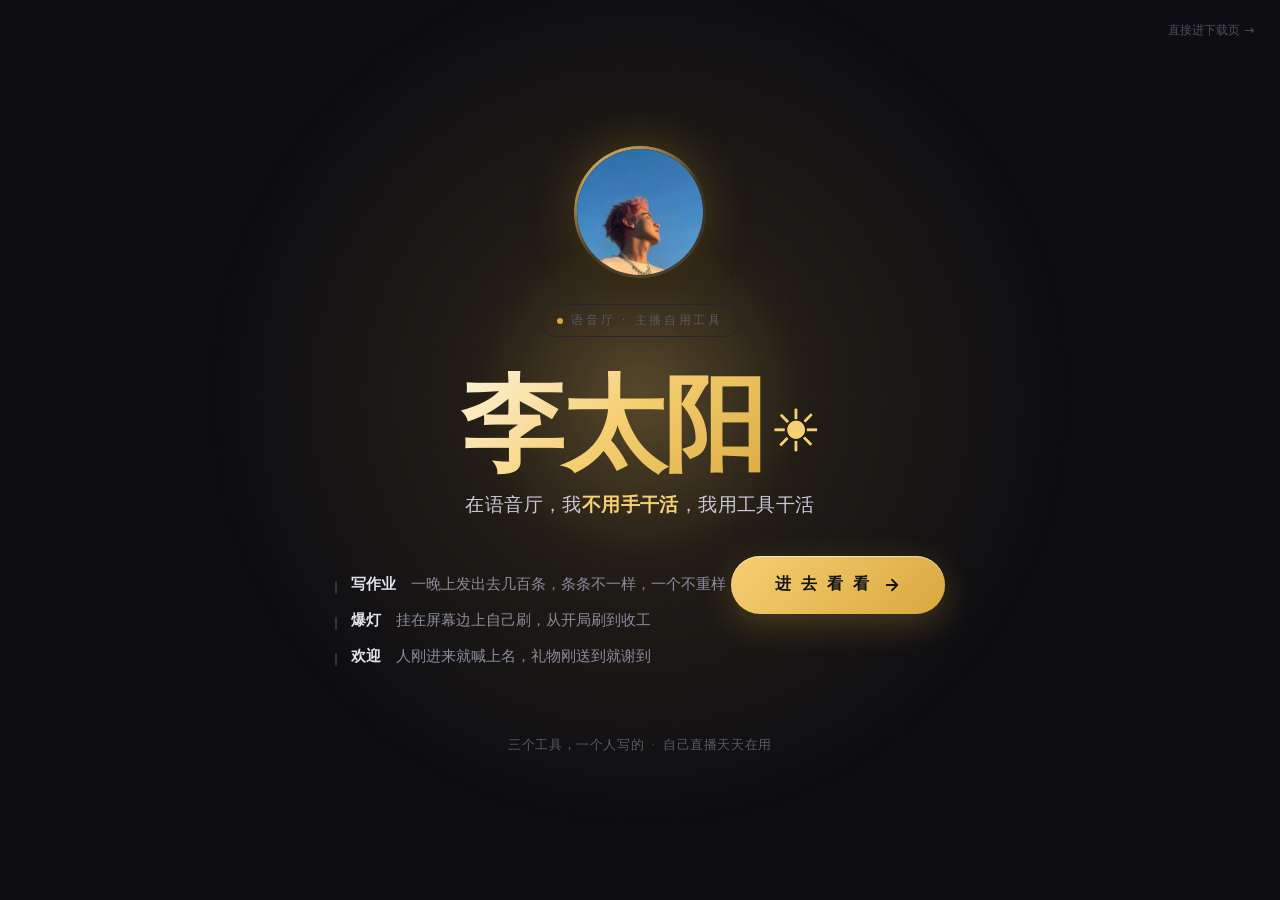
==== index.html @ 658aebd5 "引导页加入头像" ====
<!DOCTYPE html>
<html lang="zh-CN">
<head>
<meta charset="utf-8">
<meta name="viewport" content="width=device-width, initial-scale=1">
<title>李太阳 ☀ 语音厅工具站</title>
<style>
  * { box-sizing: border-box; margin: 0; padding: 0; }
  :root{
    --bg:#0d0d12; --gold:#d9a83e; --gold2:#f6cf72;
    --txt:#f0f0f5; --sub:#8b8b9c; --mute:#5a5a6b;
    --green:#23a55e; --green2:#2dbe72;
  }
  html,body{ height:100%; }
  body{
    background:var(--bg); color:var(--txt); overflow:hidden;
    font-family:"Microsoft YaHei UI","PingFang SC","Segoe UI",system-ui,sans-serif;
    -webkit-font-smoothing:antialiased;
    display:flex; align-items:center; justify-content:center;
  }

  /* 背后那团太阳光 */
  .sun{
    position:fixed; left:50%; top:44%; width:1000px; height:1000px;
    margin-left:-500px; margin-top:-500px; pointer-events:none; z-index:0;
    background:radial-gradient(circle, rgba(217,168,62,.20) 0%, rgba(217,168,62,.09) 28%, rgba(217,168,62,0) 62%);
    animation:breathe 7s ease-in-out infinite;
  }
  .sun::after{
    content:""; position:absolute; left:50%; top:50%; width:340px; height:340px;
    margin-left:-170px; margin-top:-170px; border-radius:50%;
    background:radial-gradient(circle, rgba(246,207,114,.18), rgba(246,207,114,0) 70%);
    filter:blur(6px);
  }
  @keyframes breathe{
    0%,100%{ transform:scale(1); opacity:.85; }
    50%    { transform:scale(1.09); opacity:1; }
  }

  /* 细网格，衬科技感 */
  .grid{
    position:fixed; inset:0; z-index:0; pointer-events:none; opacity:.5;
    background-image:
      linear-gradient(rgba(255,255,255,.022) 1px, transparent 1px),
      linear-gradient(90deg, rgba(255,255,255,.022) 1px, transparent 1px);
    background-size:56px 56px;
    mask-image:radial-gradient(circle at 50% 42%, #000 12%, transparent 72%);
    -webkit-mask-image:radial-gradient(circle at 50% 42%, #000 12%, transparent 72%);
  }

  .stage{
    position:relative; z-index:1; text-align:center;
    padding:24px; max-width:760px;
    animation:rise .9s cubic-bezier(.2,.7,.3,1) both;
  }
  @keyframes rise{
    from{ opacity:0; transform:translateY(22px); }
    to  { opacity:1; transform:none; }
  }

  .badge{
    display:inline-flex; align-items:center; gap:8px;
    font-size:12px; letter-spacing:.22em; color:var(--mute);
    border:1px solid #26262f; border-radius:999px;
    padding:7px 16px; margin-bottom:34px;
  }
  .badge i{ width:6px; height:6px; border-radius:50%; background:var(--gold); display:block; }

  /* 头像：金色描边 + 外发光 */
  .ava{
    width:132px; height:132px; margin:0 auto 26px; position:relative;
    border-radius:50%; padding:3px;
    background:linear-gradient(145deg, var(--gold2), rgba(217,168,62,.18) 55%, rgba(255,255,255,.12));
    box-shadow:0 0 46px rgba(217,168,62,.3), 0 12px 30px rgba(0,0,0,.55);
    animation:halo 6s ease-in-out infinite;
  }
  .ava img{
    width:100%; height:100%; border-radius:50%; object-fit:cover;
    display:block; background:#1a1a22;
  }
  @keyframes halo{
    0%,100%{ box-shadow:0 0 40px rgba(217,168,62,.24), 0 12px 30px rgba(0,0,0,.55); }
    50%    { box-shadow:0 0 62px rgba(246,207,114,.42), 0 12px 30px rgba(0,0,0,.55); }
  }

  h1{
    font-size:clamp(54px, 11vw, 104px); font-weight:800;
    letter-spacing:-3px; line-height:1.02; margin-bottom:14px;
    background:linear-gradient(135deg,#fff 8%, var(--gold2) 46%, var(--gold) 78%);
    -webkit-background-clip:text; background-clip:text; color:transparent;
  }
  h1 .sunmark{
    font-size:.56em; vertical-align:.16em; margin-left:.1em;
    -webkit-text-fill-color:var(--gold2);
  }

  .tagline{
    font-size:clamp(15px,2.1vw,19px); color:#c9c9d6; margin-bottom:38px;
    letter-spacing:.4px;
  }
  .tagline b{ color:var(--gold2); font-weight:600; }

  .creed{
    list-style:none; display:inline-flex; flex-direction:column; gap:13px;
    text-align:left; margin-bottom:42px;
  }
  .creed li{
    font-size:14.5px; color:var(--sub); line-height:1.6;
    padding-left:16px; position:relative;
  }
  .creed li::before{
    content:""; position:absolute; left:0; top:8px;
    width:2px; height:13px; border-radius:2px; background:#33333f;
  }
  .creed b{ color:#e3e3ec; font-weight:600; }

  .enter{
    display:inline-flex; align-items:center; justify-content:center; gap:11px;
    height:58px; padding:0 44px; border-radius:999px;
    text-decoration:none; font-size:16px; font-weight:700; letter-spacing:.14em;
    color:#12120f; background:linear-gradient(135deg,var(--gold2),var(--gold));
    box-shadow:0 10px 34px rgba(217,168,62,.26), inset 0 1px 0 rgba(255,255,255,.5);
    transition:transform .2s ease, box-shadow .2s ease, filter .2s ease;
  }
  .enter:hover{
    transform:translateY(-2px); filter:brightness(1.06);
    box-shadow:0 16px 42px rgba(217,168,62,.4), inset 0 1px 0 rgba(255,255,255,.6);
  }
  .enter:active{ transform:translateY(0); }
  .enter svg{ width:18px; height:18px; }

  .foot{
    margin-top:26px; font-size:12.5px; color:var(--mute); letter-spacing:.05em;
  }
  .foot span{ color:#3d3d49; margin:0 7px; }

  .skip{
    position:fixed; top:22px; right:26px; z-index:3;
    font-size:12px; color:#4e4e5c; text-decoration:none;
    border-bottom:1px solid transparent; transition:color .18s, border-color .18s;
  }
  .skip:hover{ color:var(--sub); border-bottom-color:#3a3a46; }

  @media (max-width:560px){
    h1{ letter-spacing:-1.5px; }
    .enter{ height:52px; padding:0 32px; font-size:15px; }
    .creed li{ font-size:13.5px; }
  }
  @media (prefers-reduced-motion: reduce){
    .sun, .stage{ animation:none; }
  }
</style>
</head>
<body>

<div class="sun"></div>
<div class="grid"></div>
<a class="skip" href="download.html">直接进下载页 →</a>

<div class="stage">
  <div class="ava"><img src="avatar.jpg" alt="李太阳"></div>
  <div class="badge"><i></i>语音厅 · 主播自用工具</div>

  <h1>李太阳<span class="sunmark">☀</span></h1>
  <p class="tagline">在语音厅，我<b>不用手干活</b>，我用工具干活</p>

  <ul class="creed">
    <li><b>写作业</b>　一晚上发出去几百条，条条不一样，一个不重样</li>
    <li><b>爆灯</b>　挂在屏幕边上自己刷，从开局刷到收工</li>
    <li><b>欢迎</b>　人刚进来就喊上名，礼物刚送到就谢到</li>
  </ul>

  <a class="enter" href="download.html">
    进 去 看 看
    <svg viewBox="0 0 24 24" fill="none" stroke="currentColor" stroke-width="2.4" stroke-linecap="round" stroke-linejoin="round"><path d="M5 12h13M12 5l7 7-7 7"/></svg>
  </a>

  <p class="foot">三个工具，一个人写的<span>·</span>自己直播天天在用</p>
</div>

</body>
</html>
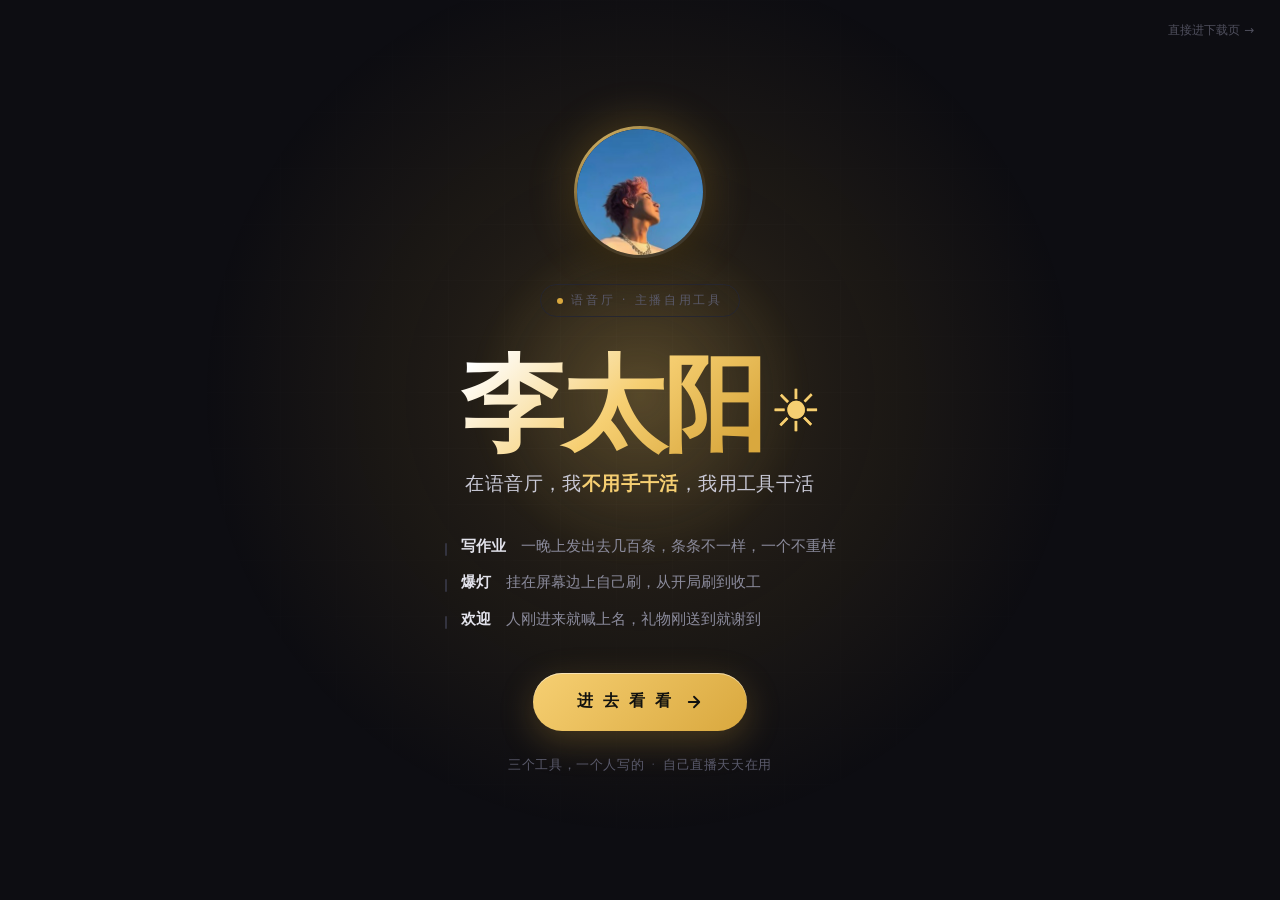
==== commit 9cd19ab8: "修复引导页按钮与履历同行" ====
--- a/index.html
+++ b/index.html
@@ -101,8 +101,9 @@
   .tagline b{ color:var(--gold2); font-weight:600; }
 
   .creed{
-    list-style:none; display:inline-flex; flex-direction:column; gap:13px;
-    text-align:left; margin-bottom:42px;
+    list-style:none;
+    display:flex; flex-direction:column; gap:13px;
+    text-align:left; margin:0 auto 42px; width:fit-content;
   }
   .creed li{
     font-size:14.5px; color:var(--sub); line-height:1.6;
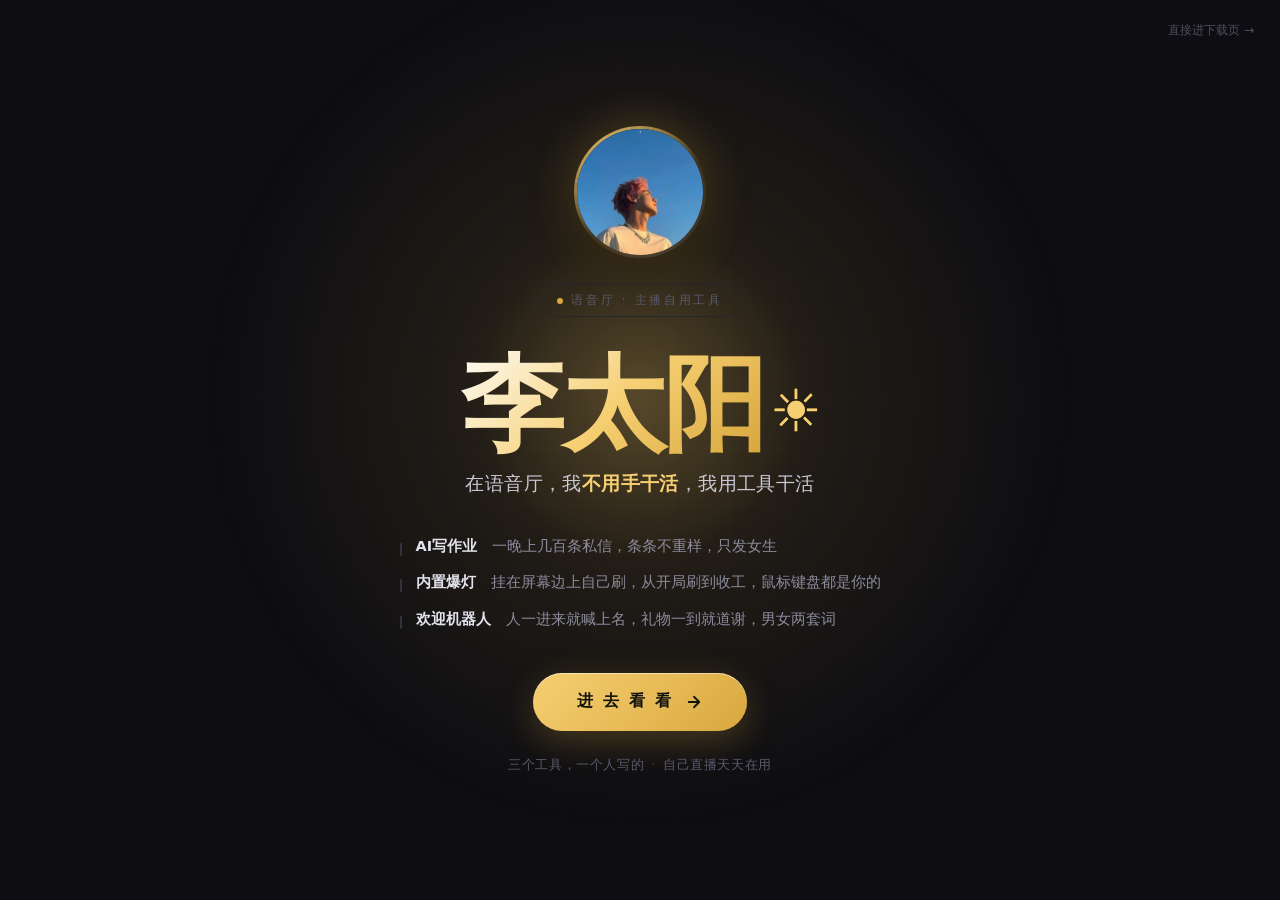
==== commit 8798e289: "引导页：改名 AI写作业/内置爆灯/欢迎机器人 + 简介重写" ====
--- a/index.html
+++ b/index.html
@@ -159,16 +159,16 @@
 <a class="skip" href="download.html">直接进下载页 →</a>
 
 <div class="stage">
-  <div class="ava"><img src="avatar.jpg" alt="李太阳"></div>
+  <div class="ava"><img src="avatar.jpg?v=2" alt="李太阳"></div>
   <div class="badge"><i></i>语音厅 · 主播自用工具</div>
 
   <h1>李太阳<span class="sunmark">☀</span></h1>
   <p class="tagline">在语音厅，我<b>不用手干活</b>，我用工具干活</p>
 
   <ul class="creed">
-    <li><b>写作业</b>　一晚上发出去几百条，条条不一样，一个不重样</li>
-    <li><b>爆灯</b>　挂在屏幕边上自己刷，从开局刷到收工</li>
-    <li><b>欢迎</b>　人刚进来就喊上名，礼物刚送到就谢到</li>
+    <li><b>AI写作业</b>　一晚上几百条私信，条条不重样，只发女生</li>
+    <li><b>内置爆灯</b>　挂在屏幕边上自己刷，从开局刷到收工，鼠标键盘都是你的</li>
+    <li><b>欢迎机器人</b>　人一进来就喊上名，礼物一到就道谢，男女两套词</li>
   </ul>
 
   <a class="enter" href="download.html">
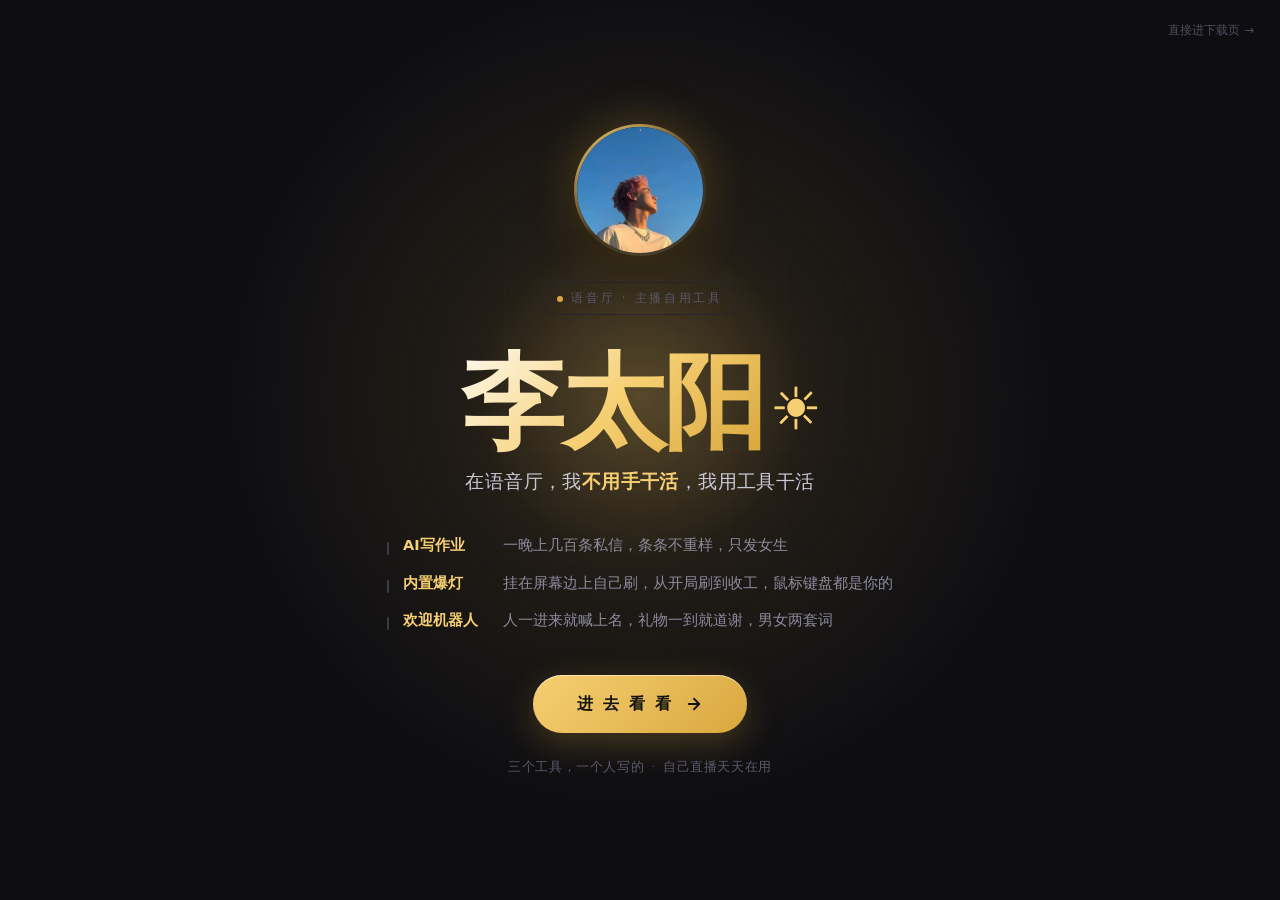
==== commit 7e034451: "引导页三行改固定宽度对齐" ====
--- a/index.html
+++ b/index.html
@@ -106,14 +106,17 @@
     text-align:left; margin:0 auto 42px; width:fit-content;
   }
   .creed li{
-    font-size:14.5px; color:var(--sub); line-height:1.6;
+    font-size:14.5px; color:var(--sub); line-height:1.7;
     padding-left:16px; position:relative;
   }
   .creed li::before{
-    content:""; position:absolute; left:0; top:8px;
-    width:2px; height:13px; border-radius:2px; background:#33333f;
+    content:""; position:absolute; left:0; top:9px;
+    width:2px; height:13px; border-radius:2px; background:#3a3a48;
   }
-  .creed b{ color:#e3e3ec; font-weight:600; }
+  .creed b{
+    color:var(--gold2); font-weight:700;
+    display:inline-block; min-width:92px; margin-right:8px;
+  }
 
   .enter{
     display:inline-flex; align-items:center; justify-content:center; gap:11px;
@@ -166,9 +169,9 @@
   <p class="tagline">在语音厅，我<b>不用手干活</b>，我用工具干活</p>
 
   <ul class="creed">
-    <li><b>AI写作业</b>　一晚上几百条私信，条条不重样，只发女生</li>
-    <li><b>内置爆灯</b>　挂在屏幕边上自己刷，从开局刷到收工，鼠标键盘都是你的</li>
-    <li><b>欢迎机器人</b>　人一进来就喊上名，礼物一到就道谢，男女两套词</li>
+    <li><b>AI写作业</b>一晚上几百条私信，条条不重样，只发女生</li>
+    <li><b>内置爆灯</b>挂在屏幕边上自己刷，从开局刷到收工，鼠标键盘都是你的</li>
+    <li><b>欢迎机器人</b>人一进来就喊上名，礼物一到就道谢，男女两套词</li>
   </ul>
 
   <a class="enter" href="download.html">
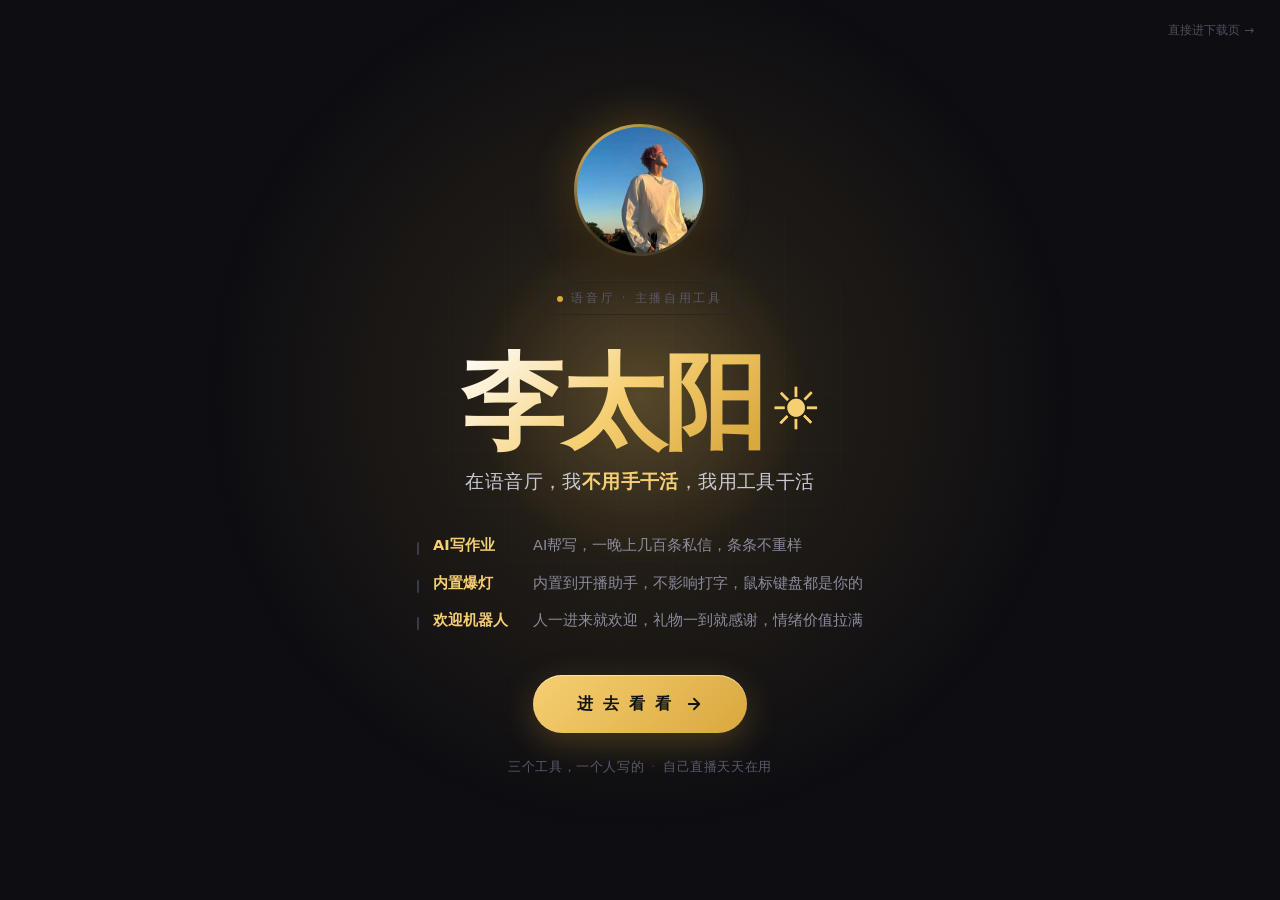
==== commit 89386773: "引导页文案定稿" ====
--- a/index.html
+++ b/index.html
@@ -162,16 +162,16 @@
 <a class="skip" href="download.html">直接进下载页 →</a>
 
 <div class="stage">
-  <div class="ava"><img src="avatar.jpg?v=2" alt="李太阳"></div>
+  <div class="ava"><img src="avatar.jpg?v=3" alt="李太阳"></div>
   <div class="badge"><i></i>语音厅 · 主播自用工具</div>
 
   <h1>李太阳<span class="sunmark">☀</span></h1>
   <p class="tagline">在语音厅，我<b>不用手干活</b>，我用工具干活</p>
 
   <ul class="creed">
-    <li><b>AI写作业</b>一晚上几百条私信，条条不重样，只发女生</li>
-    <li><b>内置爆灯</b>挂在屏幕边上自己刷，从开局刷到收工，鼠标键盘都是你的</li>
-    <li><b>欢迎机器人</b>人一进来就喊上名，礼物一到就道谢，男女两套词</li>
+    <li><b>AI写作业</b>AI帮写，一晚上几百条私信，条条不重样</li>
+    <li><b>内置爆灯</b>内置到开播助手，不影响打字，鼠标键盘都是你的</li>
+    <li><b>欢迎机器人</b>人一进来就欢迎，礼物一到就感谢，情绪价值拉满</li>
   </ul>
 
   <a class="enter" href="download.html">
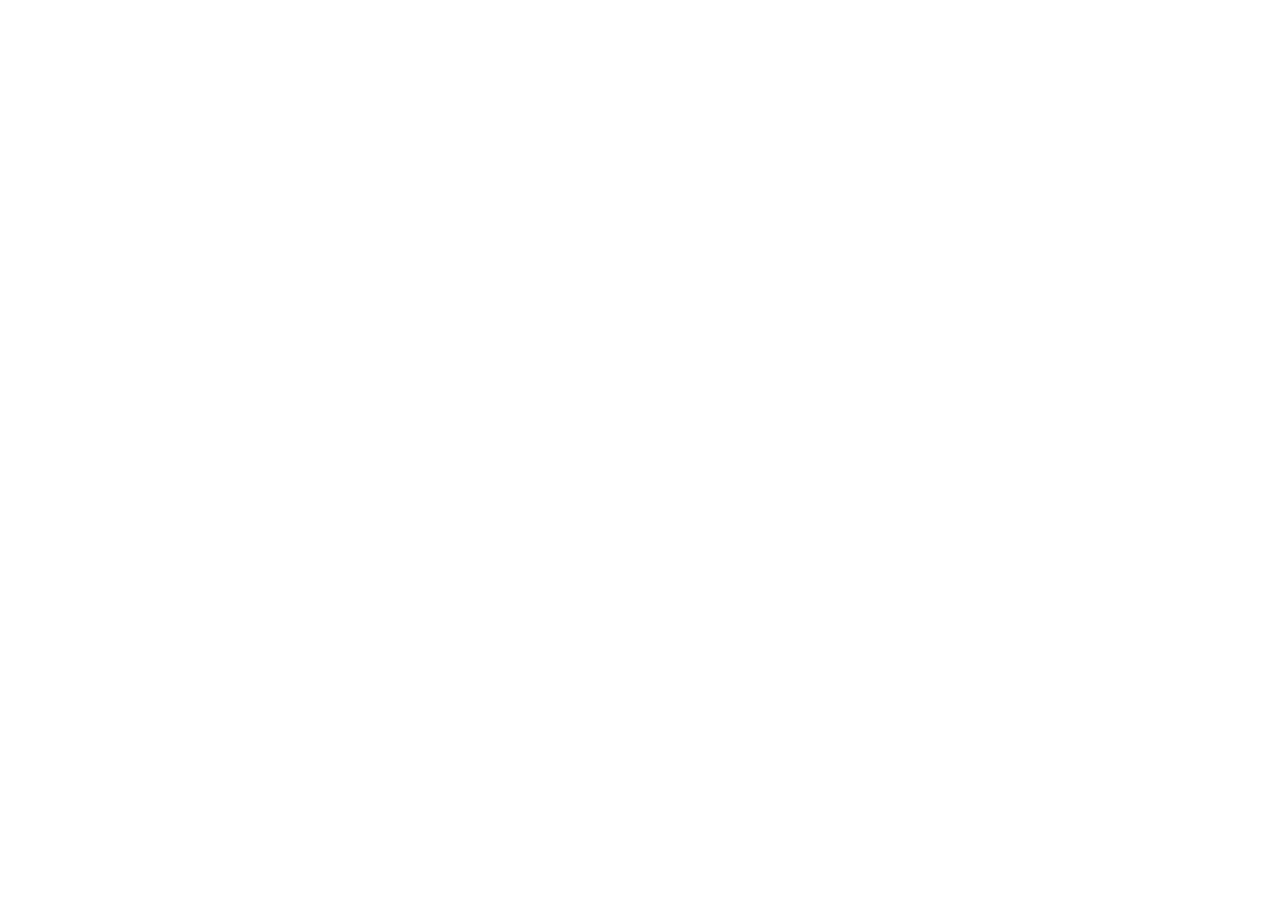
==== commit a476478e: "强制 https 跳转" ====
--- a/index.html
+++ b/index.html
@@ -1,7 +1,8 @@
 <!DOCTYPE html>
 <html lang="zh-CN">
 <head>
-<meta charset="utf-8">
+<meta charset="utf-8">
+<script>if(location.protocol==="http:"){location.replace("https://"+location.host+location.pathname+location.search+location.hash);}</script>
 <meta name="viewport" content="width=device-width, initial-scale=1">
 <title>李太阳 ☀ 语音厅工具站</title>
 <style>
